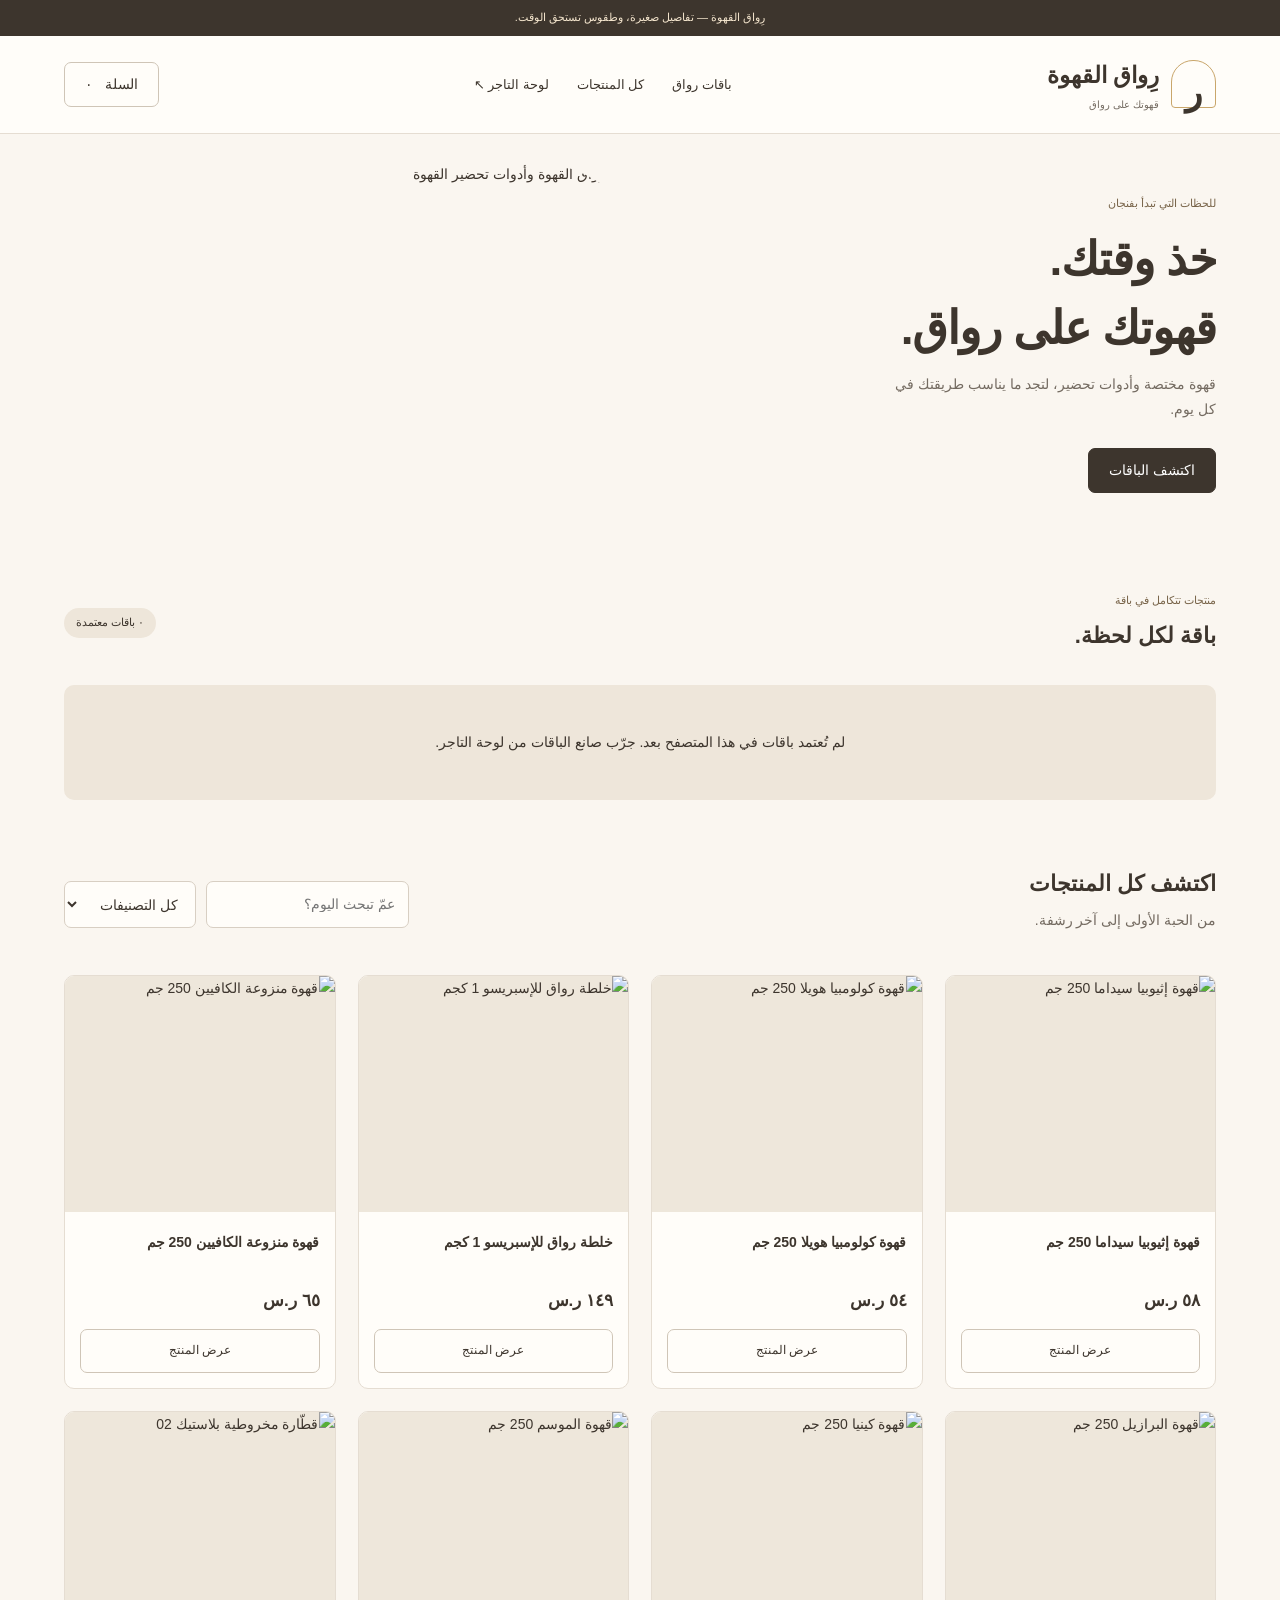
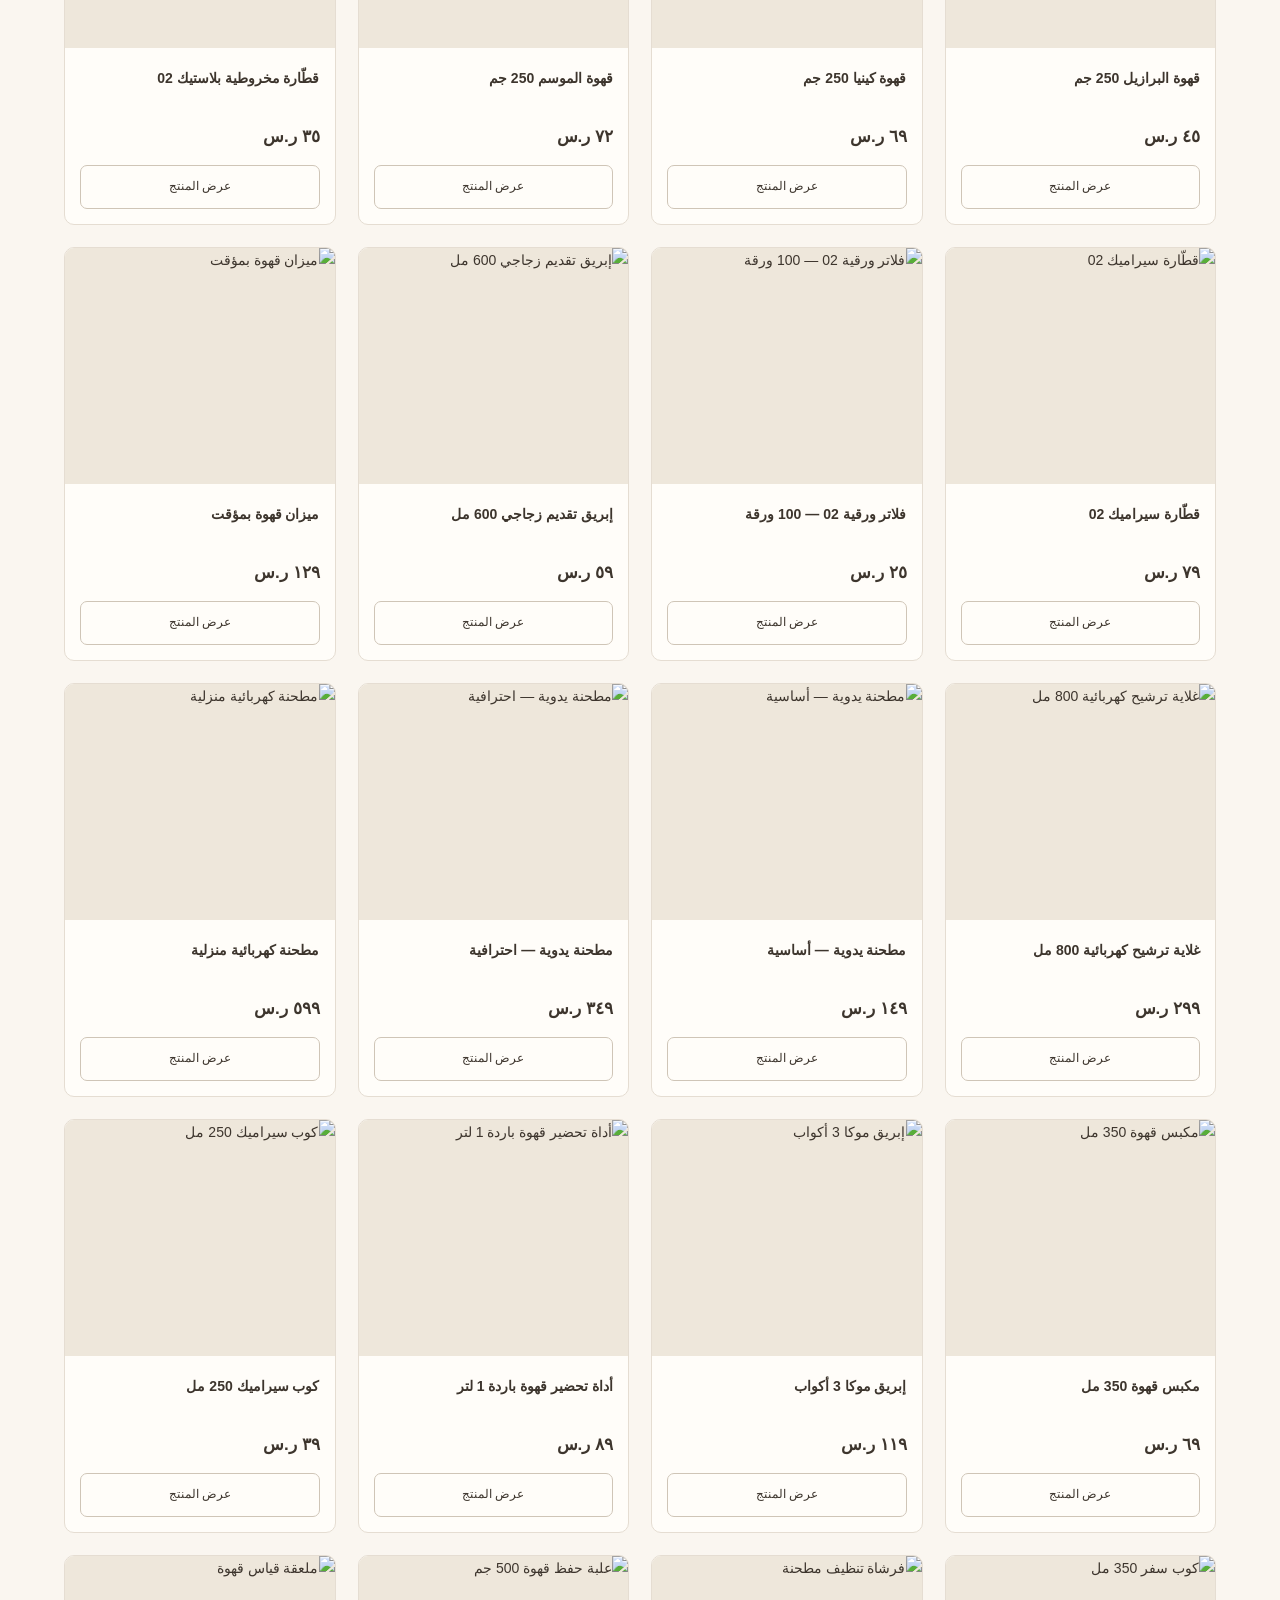
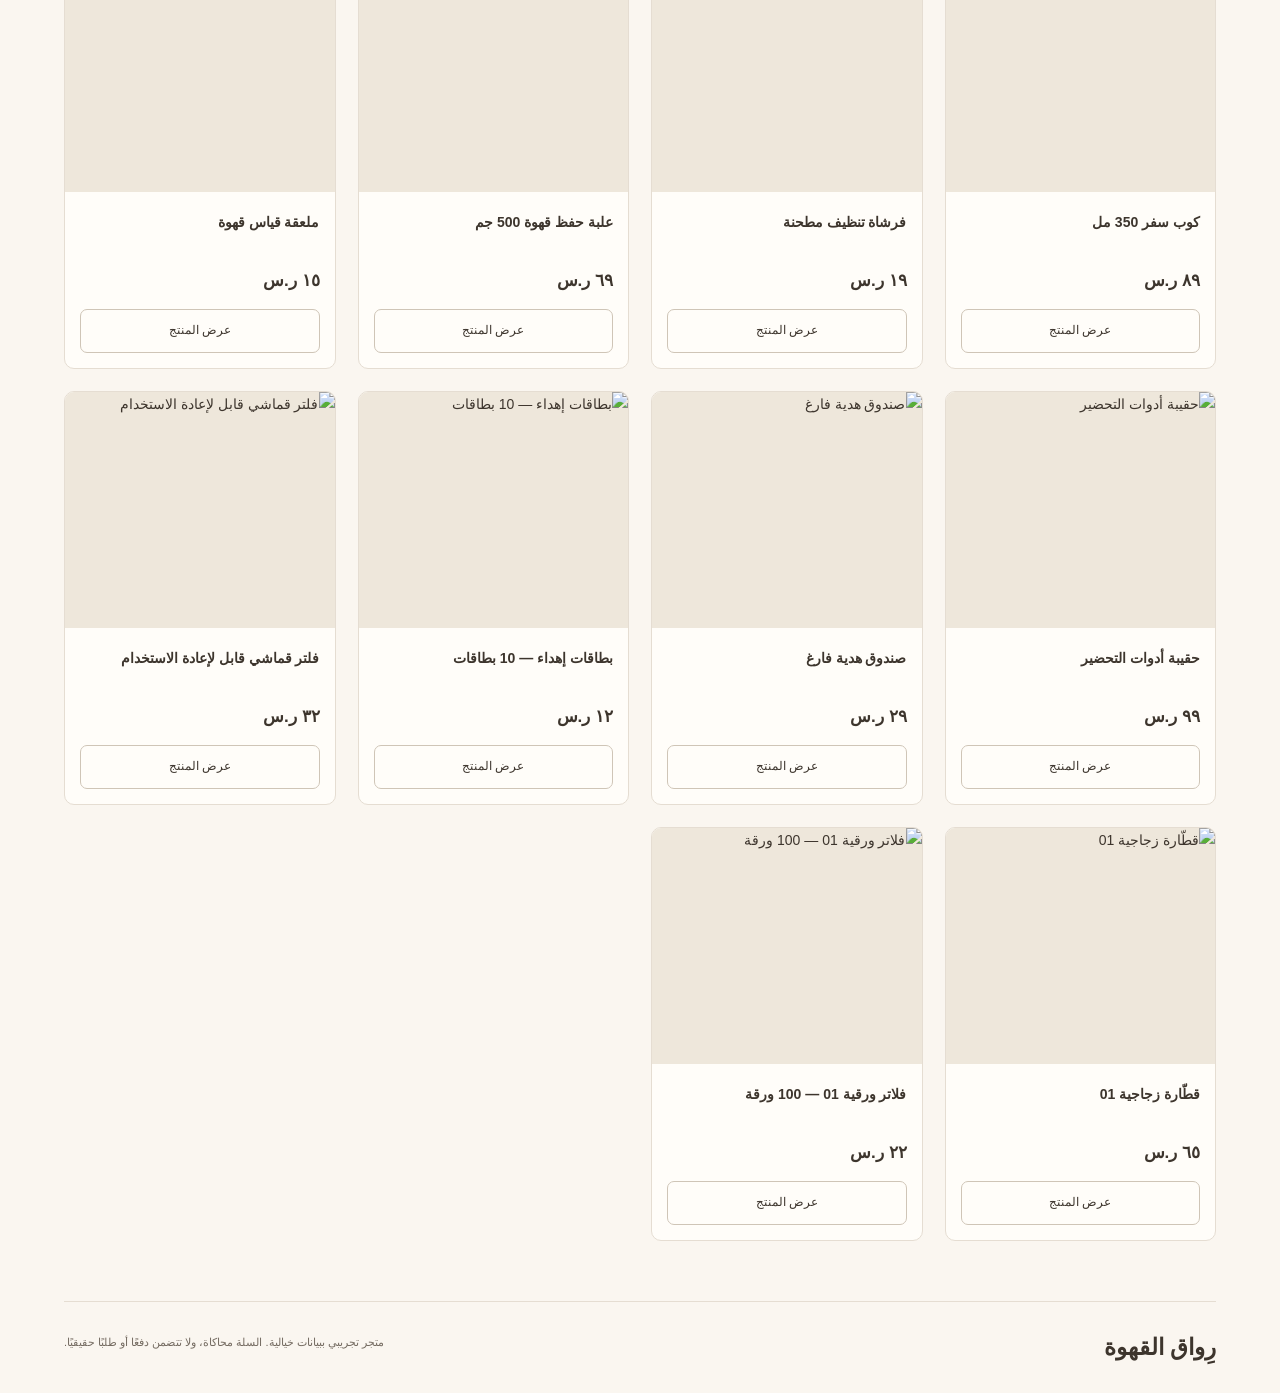
==== store.html @ f0583a00 "Add files via upload" ====
<!doctype html><html lang="ar" dir="rtl"><head><meta charset="utf-8"><meta name="viewport" content="width=device-width,initial-scale=1"><title>رواق القهوة | قهوتك على رواق</title><link rel="stylesheet" href="style.css"></head><body class="store"><div class="announcement">رِواق القهوة — تفاصيل صغيرة، وطقوس تستحق الوقت.</div><header><a class="brand" href="store.html"><span class="brand-mark">ر</span><span>رِواق القهوة<small>قهوتك على رواق</small></span></a><nav><a href="#featured">باقات رواق</a><a href="#catalog">كل المنتجات</a><a href="index.html">لوحة التاجر ↖</a></nav><button class="secondary" id="cart-button">السلة <span id="cart-count">٠</span></button></header><main><section class="store-hero"><div><span class="eyebrow">للحظات التي تبدأ بفنجان</span><h1>خذ وقتك.<br>قهوتك على رواق.</h1><p>قهوة مختصة وأدوات تحضير، لتجد ما يناسب طريقتك في كل يوم.</p><a href="#featured" class="button">اكتشف الباقات</a></div><img src="assets/brand/hero.png" alt="هوية رواق القهوة وأدوات تحضير القهوة"></section><section id="featured"><div class="section-head"><div><span class="eyebrow">منتجات تتكامل في باقة</span><h2>باقة لكل لحظة.</h2></div><span id="featured-label" class="demo"></span></div><div id="featured-products" class="bundle-grid"></div></section><section id="catalog"><div class="section-head"><div><h2>اكتشف كل المنتجات</h2><p>من الحبة الأولى إلى آخر رشفة.</p></div><div class="filters"><input id="search" type="search" placeholder="عمّ تبحث اليوم؟" aria-label="البحث عن منتج"><select id="category" aria-label="تصفية التصنيف"><option value="">كل التصنيفات</option></select></div></div><div id="products" class="product-grid"></div></section><footer><span class="brand">رِواق القهوة</span><p>متجر تجريبي ببيانات خيالية. السلة محاكاة، ولا تتضمن دفعًا أو طلبًا حقيقيًا.</p></footer></main><dialog id="detail"><button class="close secondary" aria-label="إغلاق التفاصيل">إغلاق ×</button><div id="detail-body"></div></dialog><dialog id="cart"><button class="close secondary" aria-label="إغلاق السلة">إغلاق ×</button><h2>سلتك على رواق</h2><div id="cart-body"></div><p class="disclaimer">سلة تجريبية — لا يتم إرسال طلب أو تحصيل مبلغ.</p></dialog><div id="toast" role="status" aria-live="polite"></div><script src="data.js"></script><script src="variants.js"></script><script src="bundle-core.js"></script><script src="bundles.js"></script></body></html>
---- style.css ----
:root{--ink:#3d352d;--gold:#c9a66b;--bg:#faf6f0;--muted:#746b61;--line:#e5ddd2;--green:#345b46}*{box-sizing:border-box}html{scroll-behavior:smooth;scroll-padding-top:25px}body{margin:0;background:var(--bg);color:var(--ink);font-family:Tahoma,Arial,sans-serif;font-size:14px;line-height:1.8}a{color:inherit;text-decoration:none}header{min-height:98px;display:flex;align-items:center;justify-content:space-between;gap:24px;padding:18px max(5vw,24px);border-bottom:1px solid var(--line);background:#fffdf9}.brand{display:flex;align-items:center;gap:12px;font-weight:700;font-size:23px}.brand small{display:block;font-size:10px;font-weight:400;color:var(--muted)}.brand-mark{display:grid;place-items:center;border:1px solid var(--gold);width:45px;height:48px;border-radius:22px 22px 4px 4px;font-family:serif;font-size:36px}nav{display:flex;gap:28px;font-size:13px}nav a{padding:8px 0}nav a.active{border-bottom:2px solid var(--ink)}.demo,.count{font-size:11px;background:#eee6da;padding:5px 12px;border-radius:20px}main{max-width:1320px;margin:auto;padding:42px 5vw 25px}.heading,.section-head{display:flex;justify-content:space-between;align-items:center;gap:22px;margin-bottom:26px}.eyebrow{font-size:11px;color:#786449}h1{font-size:36px;line-height:1.6;margin:9px 0;font-weight:700;letter-spacing:-1px}h2{font-size:22px;line-height:1.6;margin:6px 0}p{color:var(--muted);margin:6px 0 16px}button,.button{font:inherit;cursor:pointer;display:inline-flex;align-items:center;justify-content:center;gap:12px;border:1px solid var(--ink);border-radius:7px;background:var(--ink);color:white;min-height:44px;padding:9px 20px;transition:background .15s}button:hover,.button:hover{background:#594a3b}.secondary{background:transparent;color:var(--ink);border-color:#cfc5b7}.secondary:hover{background:#eee6da}button:disabled{opacity:.45;cursor:not-allowed}:focus-visible{outline:3px solid #8f651d;outline-offset:4px}.stats{display:grid;grid-template-columns:repeat(4,1fr);margin:30px 0;border-top:1px solid var(--line);border-bottom:1px solid var(--line)}.stat{padding:20px 24px;border-left:1px solid var(--line)}.stat:last-child{border-left:0}.stat strong{display:block;font-size:28px;font-weight:500}.stat span{color:var(--muted);font-size:12px}.workbench{background:#eae1d4;border-radius:14px;display:grid;grid-template-columns:1fr 260px;overflow:hidden;padding:28px 32px;gap:20px;margin:32px 0 44px}.workbench h2{font-size:25px}.workbench p{max-width:620px}.workbench small{font-size:10px;color:#65594b}.controls{display:flex;align-items:end;gap:12px;margin:18px 0}.controls label{font-size:11px}.controls select{display:block;min-width:140px}.work-art{position:relative;display:flex;align-items:center;justify-content:center}.work-art img{width:190px;height:190px;border-radius:50%;object-fit:cover}.work-art span{position:absolute;bottom:5px;background:#fffdf9;padding:4px 17px;border-radius:20px;font-size:11px}.filters{display:flex;gap:10px}input,select{font:inherit;min-height:44px;padding:10px 13px;background:#fffdf9;color:var(--ink);border:1px solid #d8cfc3;border-radius:7px;max-width:100%}.product-grid{display:grid;grid-template-columns:repeat(4,minmax(0,1fr));gap:22px}.product-card{min-width:0;position:relative;border:1px solid var(--line);background:#fffdf9;border-radius:10px;overflow:hidden}.product-card.selected{border:2px solid #957644}.product-card img{display:block;width:100%;aspect-ratio:1.14;object-fit:cover;background:#eee7db}.product-info{padding:15px}.product-info h3{font-size:14px;margin:4px 0 10px;min-height:45px;line-height:1.7}.meta{display:flex;justify-content:space-between;gap:8px;font-size:11px;color:var(--muted)}.price{font-size:17px;font-weight:700}.product-info button{width:100%;margin-top:12px;font-size:12px}.check{position:absolute;top:12px;right:12px;display:flex;align-items:center;gap:6px;background:#fffdf9eb;border-radius:6px;padding:5px 10px;font-size:11px;min-height:40px;cursor:pointer}.check input{min-height:0;width:17px;height:17px;accent-color:var(--ink);margin:0}.stock{color:var(--green)}.out{color:#944131}.publish-bar{position:sticky;bottom:16px;background:#fffdf9;border:1px solid #d2c2ab;border-radius:10px;padding:16px 24px;box-shadow:0 5px 30px #3d352d12;display:flex;justify-content:space-between;align-items:center;gap:16px;margin-top:30px}.publish-bar p{font-size:11px;margin:0}.actions{display:flex;gap:10px}.disclaimer{text-align:center;font-size:11px;margin:22px 0 0}#toast{position:fixed;bottom:28px;left:50%;transform:translateX(-50%);background:var(--ink);color:white;border-radius:8px;padding:14px 25px;z-index:10;display:none;max-width:90vw}#toast.show{display:block}.announcement{background:var(--ink);color:#f4e5cd;text-align:center;font-size:11px;padding:8px}.store main{padding-top:28px}.store-hero{display:grid;grid-template-columns:1fr 1.1fr;gap:30px;align-items:center;margin-bottom:65px}.store-hero h1{font-size:46px;line-height:1.5}.store-hero img{width:100%;height:360px;object-fit:cover;border-radius:120px 120px 12px 12px}.store-hero p{max-width:340px;margin-bottom:26px}.store #catalog{margin-top:60px}.store footer{margin-top:60px;padding-top:25px;border-top:1px solid var(--line);display:flex;justify-content:space-between;gap:24px}.store footer p{font-size:11px;max-width:370px}dialog{color:var(--ink);border:0;border-radius:14px;padding:25px;width:min(680px,92vw);max-height:85vh;background:var(--bg)}dialog::backdrop{background:#241d18a6}.close{float:left;margin-bottom:15px}.detail-image{width:100%;max-height:280px;object-fit:contain;border-radius:8px}#detail-body{clear:both}.cart-row{display:flex;justify-content:space-between;gap:14px;border-bottom:1px solid var(--line);padding:15px 0}.cart-row button{min-width:44px;padding:4px 12px}.empty{grid-column:1/-1;text-align:center;padding:45px;background:#eee6da;border-radius:10px}ul{padding-right:22px}@media(max-width:1000px){.product-grid{grid-template-columns:repeat(3,1fr)}header .demo{display:none}.heading{align-items:start}.heading .button{white-space:nowrap}.store-hero h1{font-size:36px}}@media(max-width:700px){header{padding:16px 20px;flex-wrap:wrap;gap:14px}.brand{font-size:19px}nav{gap:20px;font-size:11px}main{padding:25px 18px}.heading,.section-head{display:block}.heading .button{margin-top:12px}h1{font-size:28px}.stats{grid-template-columns:repeat(2,1fr)}.stat{padding:15px}.stat:nth-child(2){border-left:0}.workbench{grid-template-columns:1fr;padding:23px}.work-art{display:none}.workbench h2{font-size:22px}.product-grid{grid-template-columns:repeat(2,minmax(0,1fr));gap:12px}.product-info{padding:12px}.product-info h3{font-size:12px;min-height:42px}.meta{font-size:10px}.filters{margin-top:15px}.filters input{width:55%}.filters select{width:45%}.publish-bar{padding:12px;align-items:start;flex-direction:column;bottom:8px}.actions{width:100%}.actions button{flex:1;padding:8px;font-size:12px}.store-hero{grid-template-columns:1fr;gap:25px;margin-bottom:35px}.store-hero h1{font-size:37px}.store-hero img{height:260px}.store footer{display:block}.check{top:8px;right:8px;padding:3px 7px}.store header nav{order:3;width:100%;justify-content:space-between} .store #cart-button{padding:6px 12px} }@media(prefers-reduced-motion:reduce){html{scroll-behavior:auto}*{transition:none!important}}
.bundle-layout{display:grid;grid-template-columns:minmax(0,1.5fr) minmax(280px,1fr);gap:28px;margin-bottom:45px}.builder,.bundle-summary{background:#fffdf9;border:1px solid var(--line);border-radius:12px;padding:24px}.bundle-summary{align-self:start;position:sticky;top:20px;background:#eee6da}.fields{display:grid;gap:16px}.fields label,.controls label{display:block;font-size:12px}.fields input,.fields textarea{display:block;width:100%;margin-top:5px}.fields textarea{font:inherit;border:1px solid #d8cfc3;border-radius:7px;padding:12px;background:#fffdf9;color:var(--ink);resize:vertical}.fields.two{grid-template-columns:1fr 1fr}.grow{flex:1;min-width:0}.grow select{width:100%;min-width:0}.bundle-item{display:flex;align-items:center;gap:12px;border-bottom:1px solid var(--line);padding:14px 0}.bundle-item img{width:60px;height:60px;object-fit:cover;border-radius:8px}.bundle-item .info{flex:1;min-width:0}.bundle-item strong{font-size:12px;display:block}.bundle-item small{font-size:10px;color:var(--muted)}.bundle-item input{width:68px;padding:8px}.bundle-item button{padding:6px 10px}.metric{display:flex;justify-content:space-between;gap:15px;padding:11px 0;border-bottom:1px solid #d9cfbf}.metric strong{font-size:18px}.metric span{font-size:12px}.hint{font-size:11px;line-height:1.9;margin-top:15px}.notice{font-size:12px;background:#fff8ec;border-right:3px solid #b98b42;padding:12px;margin:12px 0}.notice.error{background:#fbeee8;border-color:#a74732;color:#843721}.notice.good{background:#e7efe7;border-color:#345b46;color:#345b46}.bundle-summary>button{width:100%;margin-top:16px}.bundle-grid{display:grid;grid-template-columns:repeat(3,minmax(0,1fr));gap:22px}.bundle-card{border:1px solid var(--line);border-radius:12px;background:#fffdf9;overflow:hidden}.bundle-images{display:flex;background:#eee6da;overflow:hidden}.bundle-images img{width:33.333%;height:145px;object-fit:cover}.bundle-card .body{padding:20px}.bundle-card h3{margin:0;font-size:19px}.bundle-card p,.bundle-card li{font-size:12px}.bundle-card .actions{margin-top:16px}.bundle-card .actions button{flex:1;padding:8px}.old-price{text-decoration:line-through;color:var(--muted);font-size:12px;margin-left:10px}.saving{display:inline-block;color:var(--green);font-size:12px;margin:6px 0}.bundle-card ul{margin:12px 0}.bundle-card .notes{font-size:10px;color:var(--muted)}@media(max-width:900px){.bundle-layout{grid-template-columns:1fr}.bundle-summary{position:static}.bundle-grid{grid-template-columns:repeat(2,minmax(0,1fr))}}@media(max-width:600px){.bundle-grid{grid-template-columns:1fr}.builder,.bundle-summary{padding:18px}.bundle-item{gap:8px}.bundle-item img{width:43px;height:50px}.bundle-item input{width:55px}.bundle-item button{font-size:11px}.fields.two{gap:10px}.controls{flex-wrap:wrap}.bundle-images img{height:155px}}
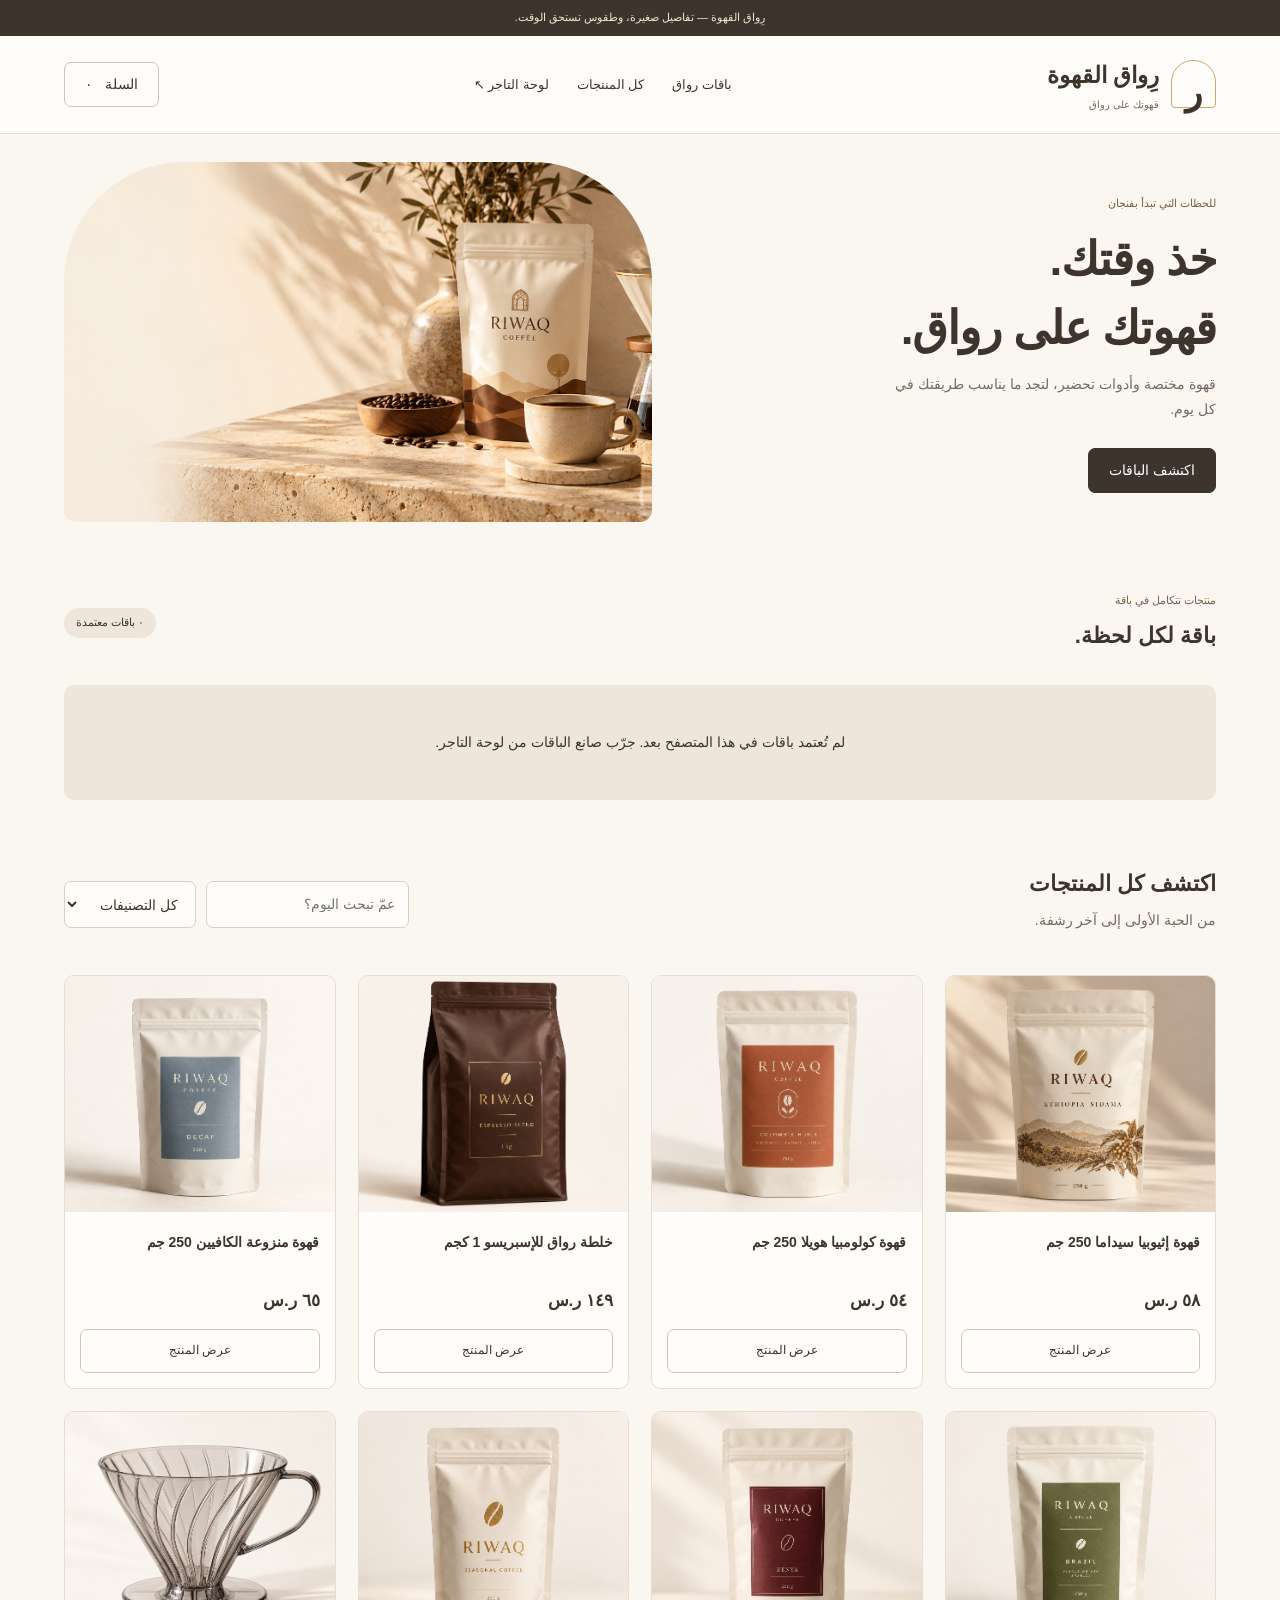
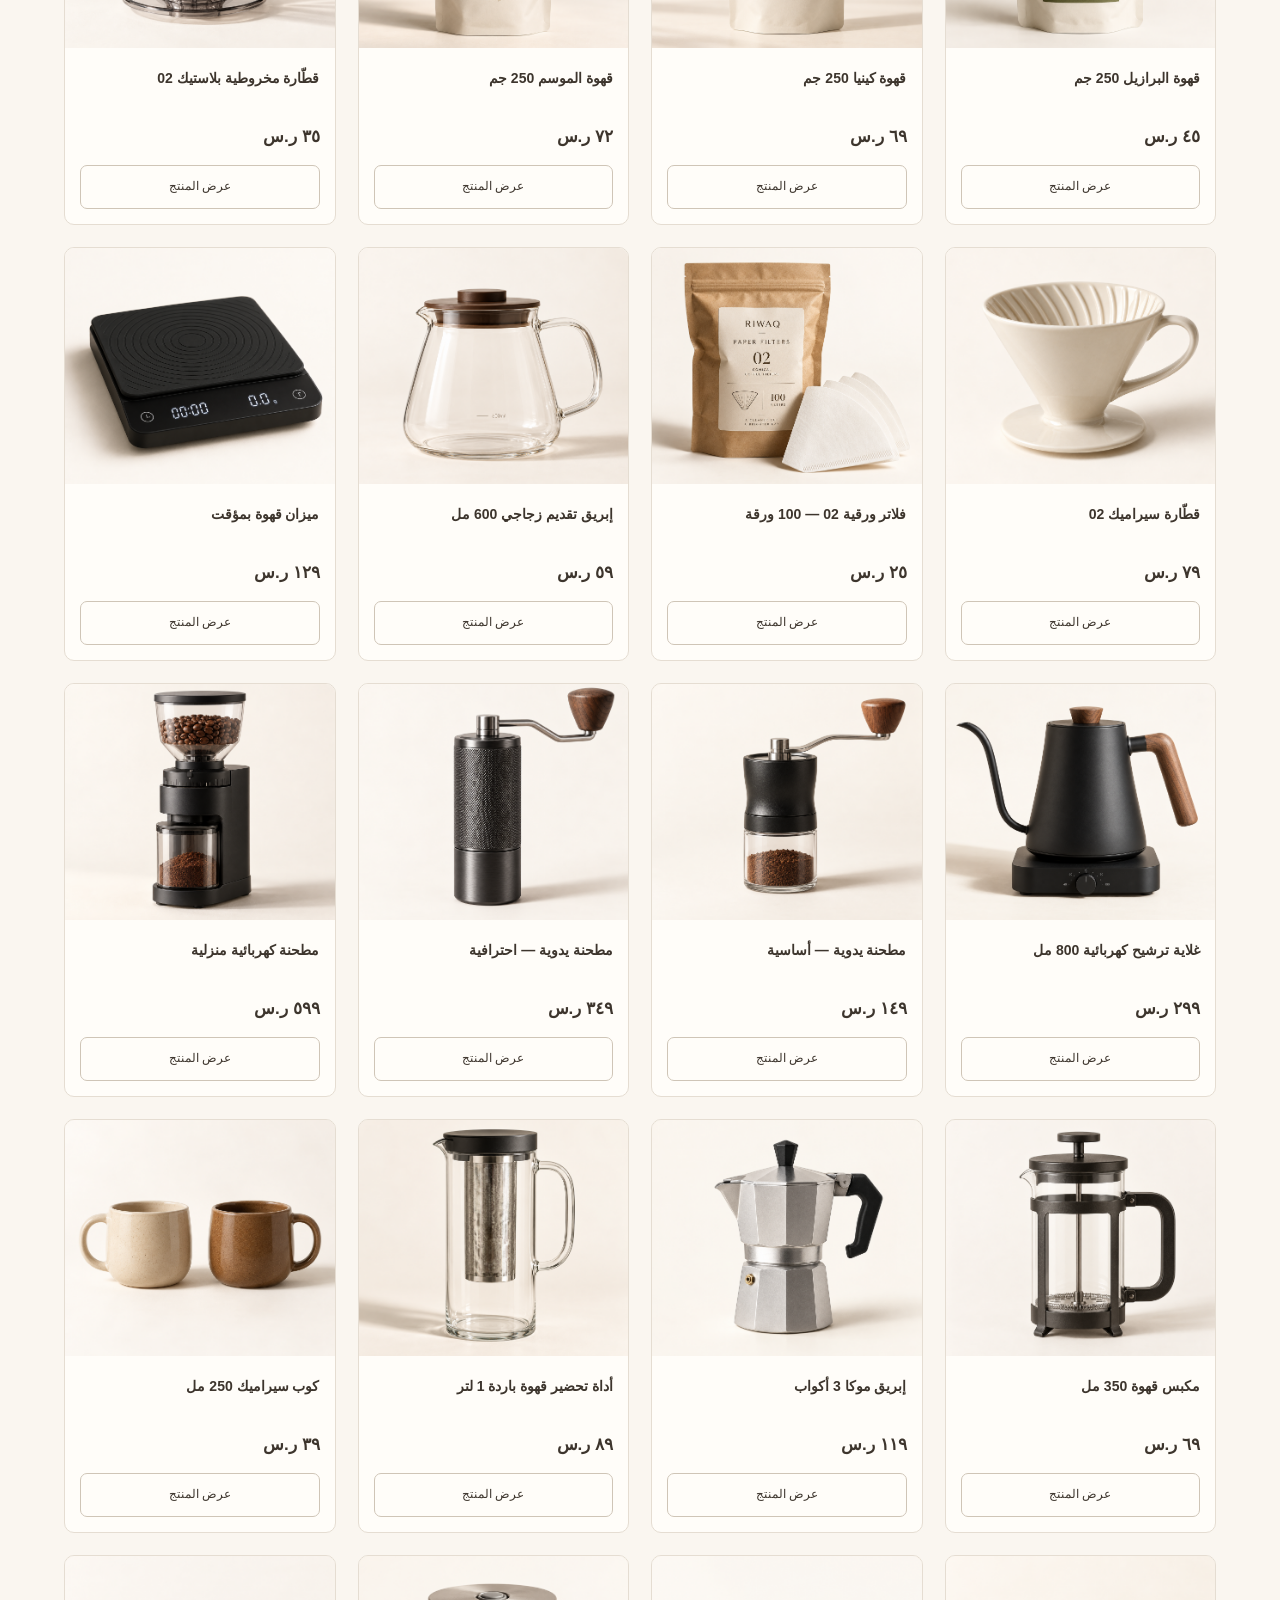
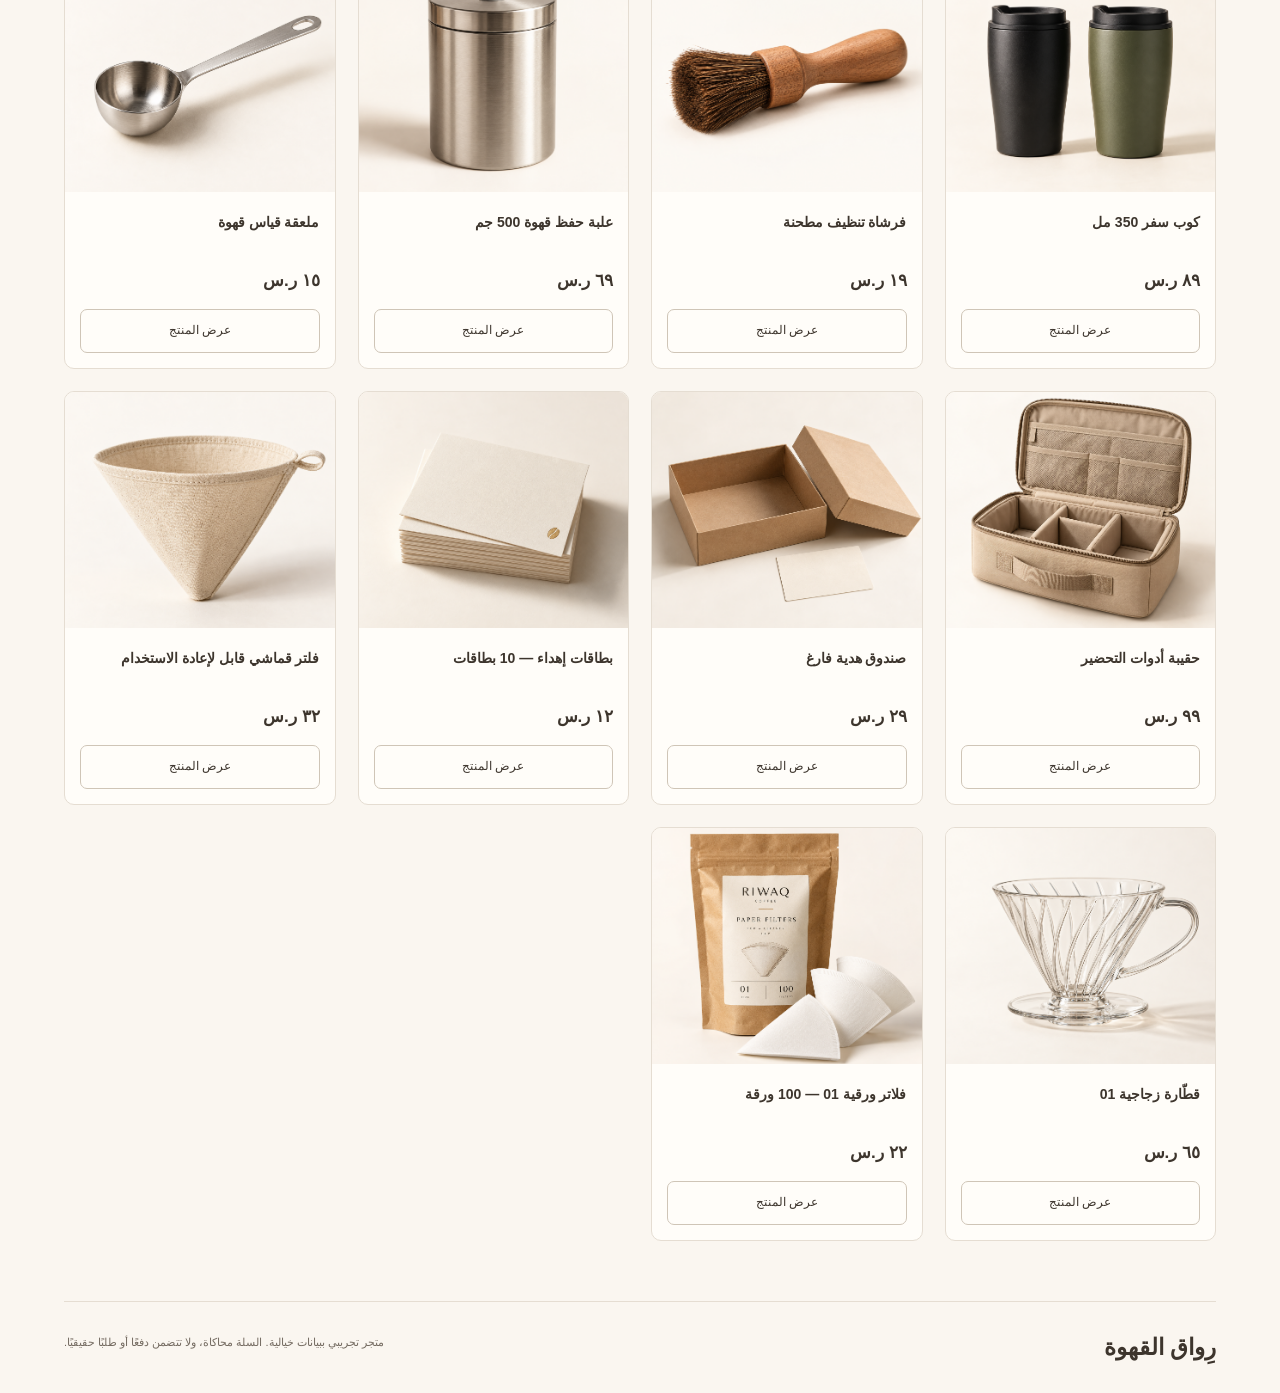
==== commit 897e3a39: "Add files via upload" ====
--- a/store.html
+++ b/store.html
@@ -1 +1 @@
-<!doctype html><html lang="ar" dir="rtl"><head><meta charset="utf-8"><meta name="viewport" content="width=device-width,initial-scale=1"><title>رواق القهوة | قهوتك على رواق</title><link rel="stylesheet" href="style.css"></head><body class="store"><div class="announcement">رِواق القهوة — تفاصيل صغيرة، وطقوس تستحق الوقت.</div><header><a class="brand" href="store.html"><span class="brand-mark">ر</span><span>رِواق القهوة<small>قهوتك على رواق</small></span></a><nav><a href="#featured">باقات رواق</a><a href="#catalog">كل المنتجات</a><a href="index.html">لوحة التاجر ↖</a></nav><button class="secondary" id="cart-button">السلة <span id="cart-count">٠</span></button></header><main><section class="store-hero"><div><span class="eyebrow">للحظات التي تبدأ بفنجان</span><h1>خذ وقتك.<br>قهوتك على رواق.</h1><p>قهوة مختصة وأدوات تحضير، لتجد ما يناسب طريقتك في كل يوم.</p><a href="#featured" class="button">اكتشف الباقات</a></div><img src="assets/brand/hero.png" alt="هوية رواق القهوة وأدوات تحضير القهوة"></section><section id="featured"><div class="section-head"><div><span class="eyebrow">منتجات تتكامل في باقة</span><h2>باقة لكل لحظة.</h2></div><span id="featured-label" class="demo"></span></div><div id="featured-products" class="bundle-grid"></div></section><section id="catalog"><div class="section-head"><div><h2>اكتشف كل المنتجات</h2><p>من الحبة الأولى إلى آخر رشفة.</p></div><div class="filters"><input id="search" type="search" placeholder="عمّ تبحث اليوم؟" aria-label="البحث عن منتج"><select id="category" aria-label="تصفية التصنيف"><option value="">كل التصنيفات</option></select></div></div><div id="products" class="product-grid"></div></section><footer><span class="brand">رِواق القهوة</span><p>متجر تجريبي ببيانات خيالية. السلة محاكاة، ولا تتضمن دفعًا أو طلبًا حقيقيًا.</p></footer></main><dialog id="detail"><button class="close secondary" aria-label="إغلاق التفاصيل">إغلاق ×</button><div id="detail-body"></div></dialog><dialog id="cart"><button class="close secondary" aria-label="إغلاق السلة">إغلاق ×</button><h2>سلتك على رواق</h2><div id="cart-body"></div><p class="disclaimer">سلة تجريبية — لا يتم إرسال طلب أو تحصيل مبلغ.</p></dialog><div id="toast" role="status" aria-live="polite"></div><script src="data.js"></script><script src="variants.js"></script><script src="bundle-core.js"></script><script src="bundles.js"></script></body></html>
+<!doctype html><html lang="ar" dir="rtl"><head><meta charset="utf-8"><meta name="viewport" content="width=device-width,initial-scale=1"><title>رواق القهوة | قهوتك على رواق</title><link rel="stylesheet" href="style.css"></head><body class="store"><div class="announcement">رِواق القهوة — تفاصيل صغيرة، وطقوس تستحق الوقت.</div><header><a class="brand" href="store.html"><span class="brand-mark">ر</span><span>رِواق القهوة<small>قهوتك على رواق</small></span></a><nav><a href="#featured">باقات رواق</a><a href="#catalog">كل المنتجات</a><a href="index.html">لوحة التاجر ↖</a></nav><button class="secondary" id="cart-button">السلة <span id="cart-count">٠</span></button></header><main><section class="store-hero"><div><span class="eyebrow">للحظات التي تبدأ بفنجان</span><h1>خذ وقتك.<br>قهوتك على رواق.</h1><p>قهوة مختصة وأدوات تحضير، لتجد ما يناسب طريقتك في كل يوم.</p><a href="#featured" class="button">اكتشف الباقات</a></div><img src="hero.png" alt="هوية رواق القهوة وأدوات تحضير القهوة"></section><section id="featured"><div class="section-head"><div><span class="eyebrow">منتجات تتكامل في باقة</span><h2>باقة لكل لحظة.</h2></div><span id="featured-label" class="demo"></span></div><div id="featured-products" class="bundle-grid"></div></section><section id="catalog"><div class="section-head"><div><h2>اكتشف كل المنتجات</h2><p>من الحبة الأولى إلى آخر رشفة.</p></div><div class="filters"><input id="search" type="search" placeholder="عمّ تبحث اليوم؟" aria-label="البحث عن منتج"><select id="category" aria-label="تصفية التصنيف"><option value="">كل التصنيفات</option></select></div></div><div id="products" class="product-grid"></div></section><footer><span class="brand">رِواق القهوة</span><p>متجر تجريبي ببيانات خيالية. السلة محاكاة، ولا تتضمن دفعًا أو طلبًا حقيقيًا.</p></footer></main><dialog id="detail"><button class="close secondary" aria-label="إغلاق التفاصيل">إغلاق ×</button><div id="detail-body"></div></dialog><dialog id="cart"><button class="close secondary" aria-label="إغلاق السلة">إغلاق ×</button><h2>سلتك على رواق</h2><div id="cart-body"></div><p class="disclaimer">سلة تجريبية — لا يتم إرسال طلب أو تحصيل مبلغ.</p></dialog><div id="toast" role="status" aria-live="polite"></div><script src="data.js"></script><script src="variants.js"></script><script src="bundle-core.js"></script><script src="bundles.js"></script></body></html>
